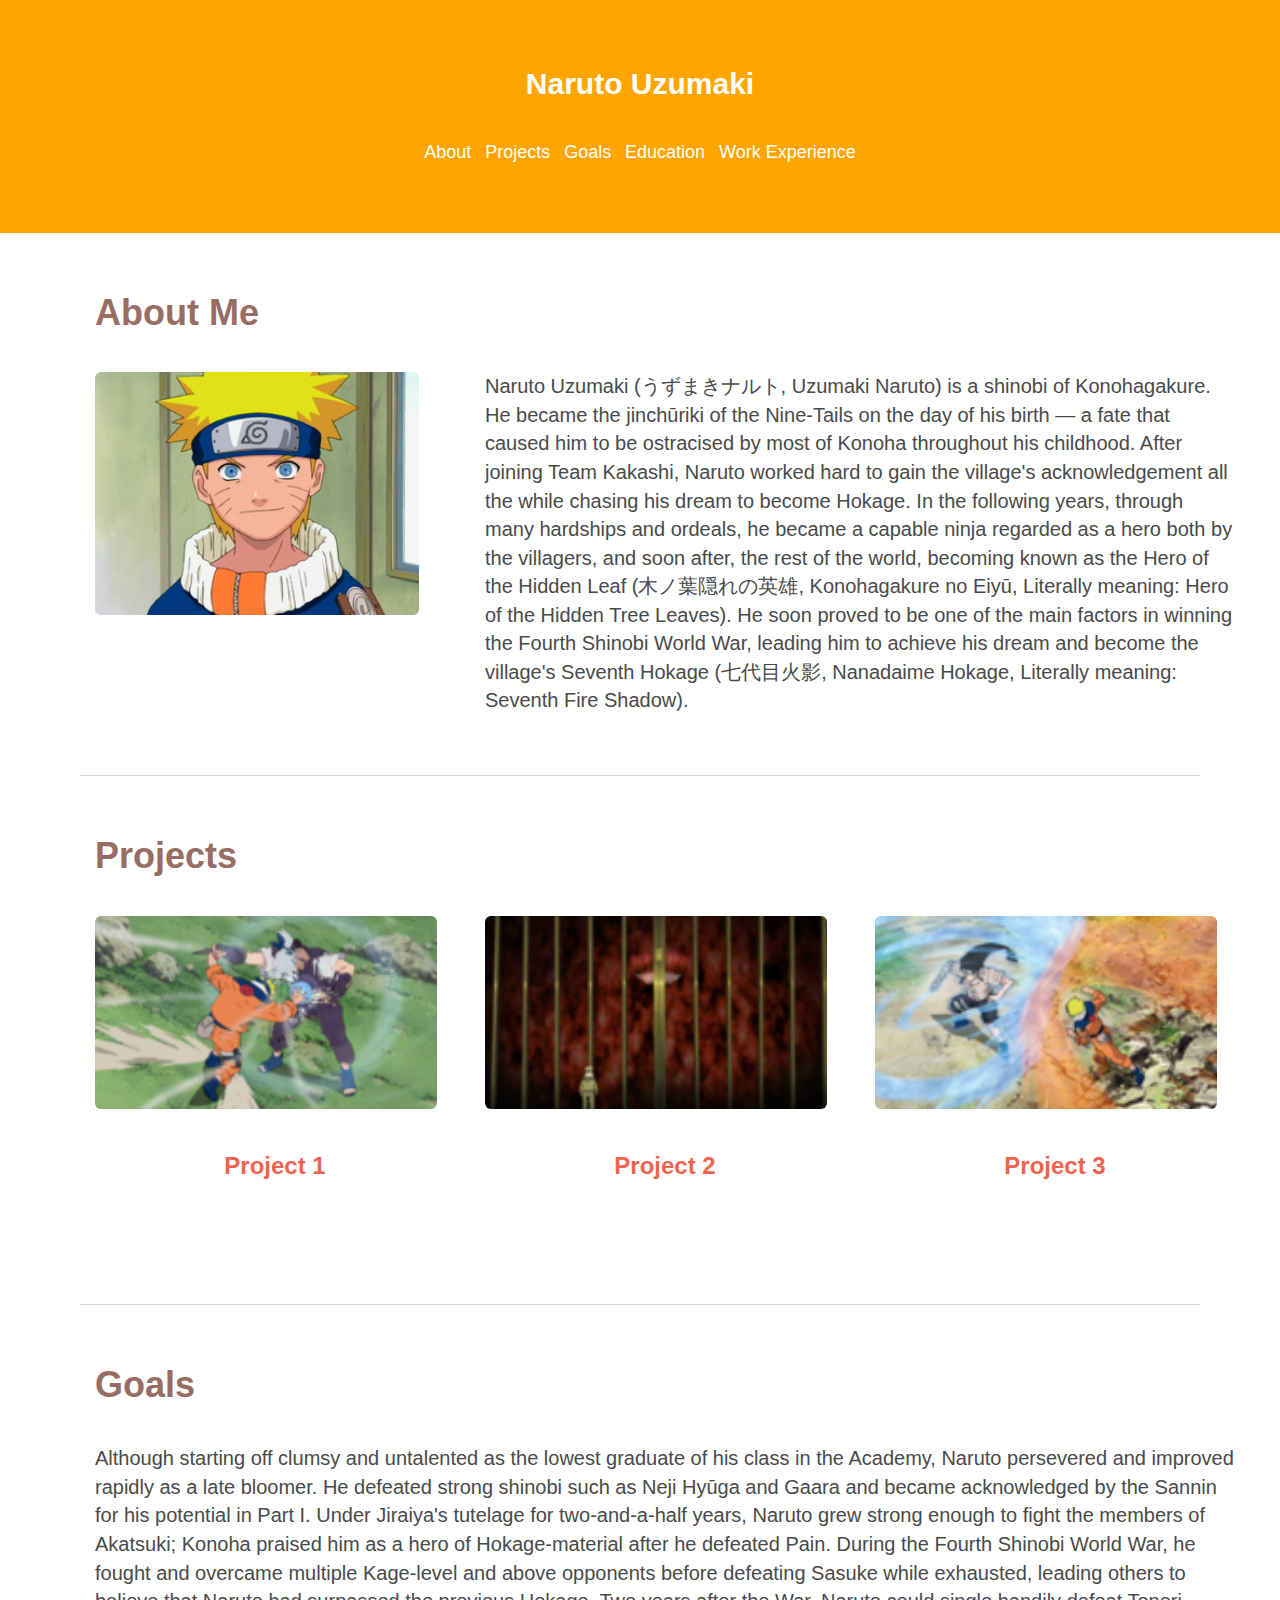
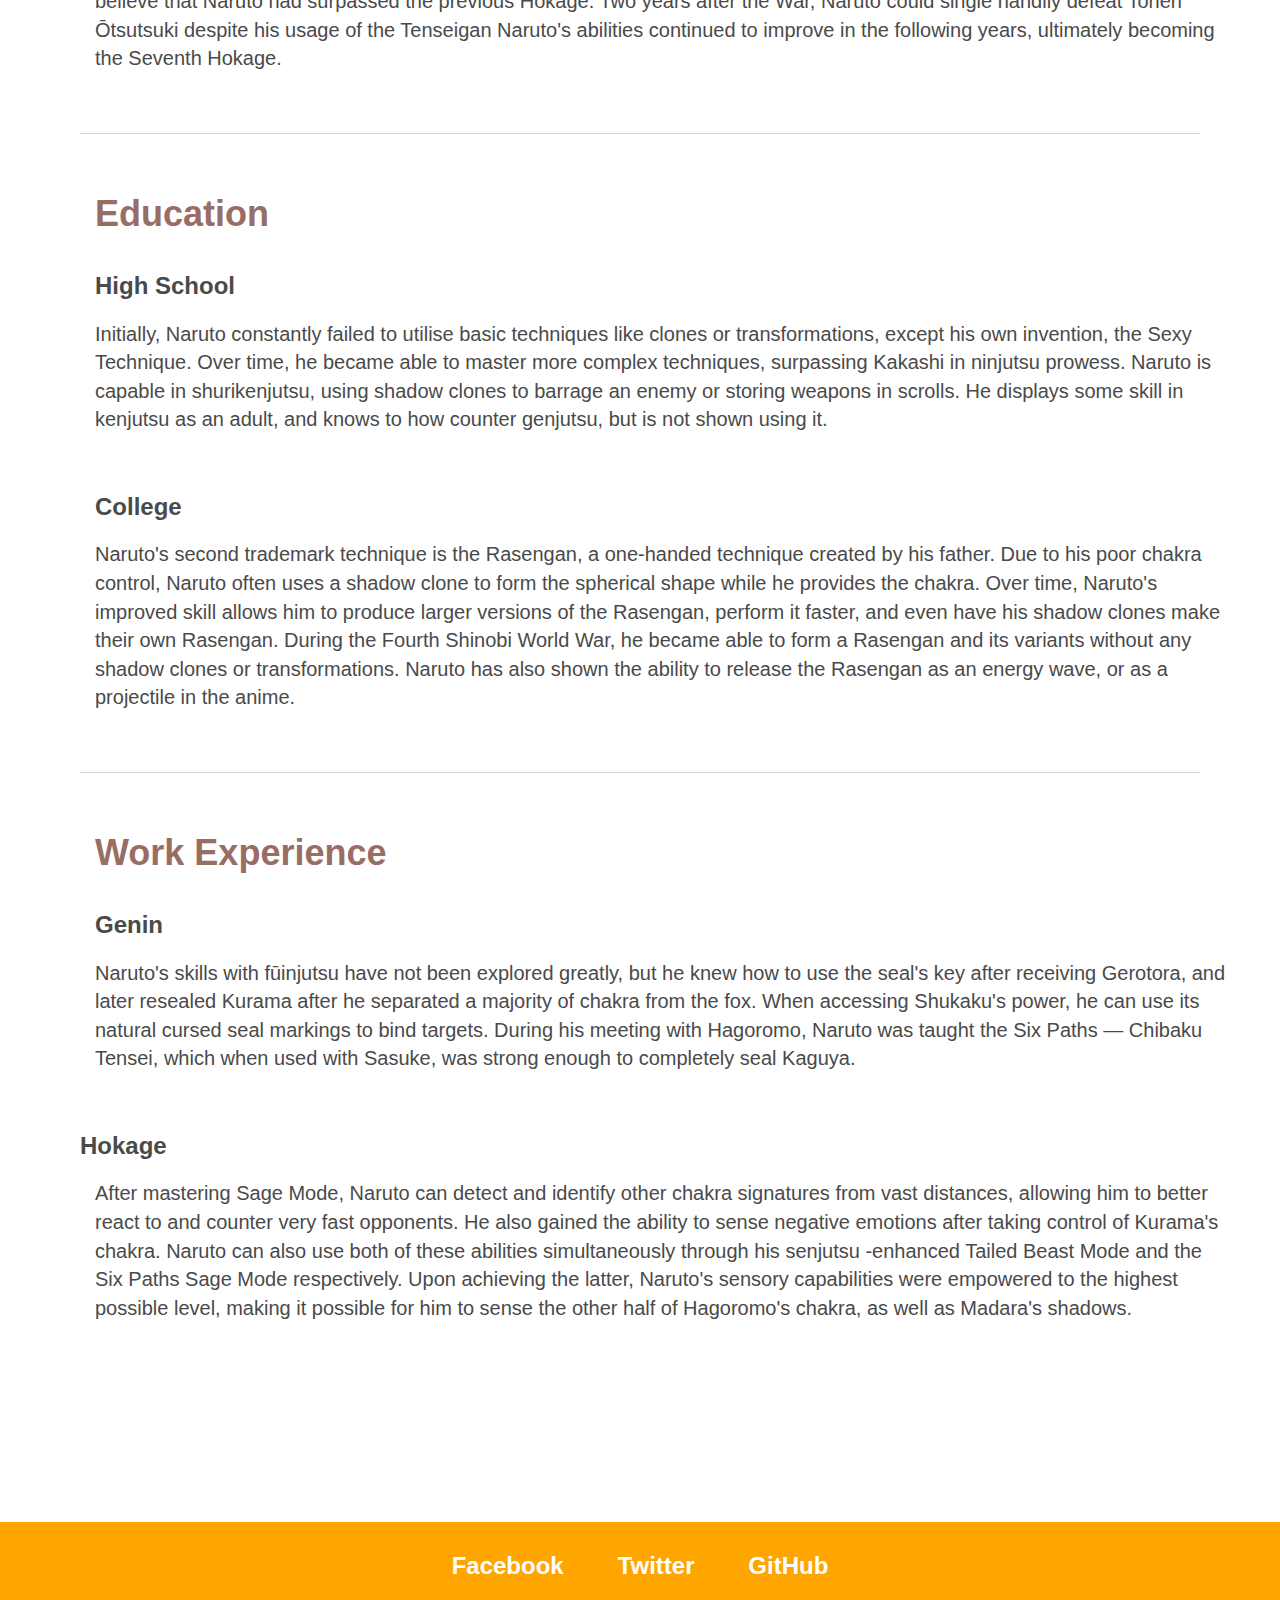
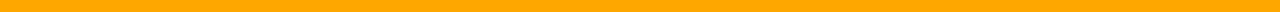
==== lab004-bootstrap.html @ ec9d488f "Updated Files" ====
<!DOCTYPE html>
<html>
  <head>
    <meta charset="utf-8">
    <meta name="viewport" content="width=device-width, initial-scale=1">
    <title>Naruto Uzumaki</title>
    <link rel="stylesheet" type="text/css" href="Assests/css/Naruto-copy-bootstrap.css">
    <link rel="stylesheet" type="text/css" href="Assests/css/bootstrap.css">
  </head>
  <body>
    <header>
      <div class="container-fluid">
        <div class="row">
            <div class="col-xs-12">
              <h2>Naruto Uzumaki</h2>
            </div>
        </div>
        <div class="row">
            <div class="col-xs-12">

                <ul>
                    <li id="about"><a href="#about">About</a></li>
                    <li class="left"><a href="#project1">Projects</a></li>
                    <li class="left"><a href="#goals">Goals</a></li>
                    <li class="left"><a href="#education">Education</a></li>
                    <li class="left" id="right"><a href="#workex">Work Experience</a></li>
                </ul>
              </div>
       </div>

      </div>

    </header>

    <main>


      <section id ="about-me">
          <div class ="container">
            <div class ="row">
              <div class ="col-xs-12">
                <h3 id="about">About Me</h3>
              </div>
            </div>
              <div class ="row">
                <div class ="col-md-4 col-xs-12">
                  <img id="young-naruto" src="Assests/Images/Naruto_newshot.png" alt="Young Naruto Uzumaki" class="img-rounded img-responsive">
                </div>

                    <p class ="col-md-8 col-xs-12">

              Naruto Uzumaki (うずまきナルト, Uzumaki Naruto) is a shinobi of Konohagakure. He became the jinchūriki
              of the Nine-Tails on the day of his birth — a fate that caused him to be ostracised by most of
              Konoha throughout his childhood. After joining Team Kakashi, Naruto worked hard to gain the village's
              acknowledgement all the while chasing his dream to become Hokage. In the following years, through
              many hardships and ordeals, he became a capable ninja regarded as a hero both by the villagers, and
              soon after, the rest of the world, becoming known as the Hero of the Hidden Leaf (木ノ葉隠れの英雄,
              Konohagakure no Eiyū, Literally meaning: Hero of the Hidden Tree Leaves). He soon proved to be one
              of the main factors in winning the Fourth Shinobi World War, leading him to achieve his dream and
              become the village's Seventh Hokage (七代目火影, Nanadaime Hokage, Literally meaning: Seventh Fire
              Shadow).

                  </p>

              </div>
        </div>



      </section>

      <section id ="projects">
        <div class ="container">
            <div class ="row">
              <div class ="col-xs-12">
                <h3 id ="project1">Projects</h3>
              </div>
            </div>

            <div class="row">
              <div class="col-md-4 col-xs-12">
                <img src="Assests/Images/Naruto_vs._Kabuto.png" alt="Naruto defeats Kabuto" class="img-rounded img-responsive">
                <p>
                    Project 1
                </p>
             </div>
              <div id = "img-margin" class ="col-md-4 col-xs-12">
                <img src="Assests/Images/Naruto_meets_Kurama.png" alt="Naruto meets the Nine Tails" class="img-rounded img-responsive">
                <p>
                    Project 2
                </p>
              </div>


              <div class="col-md-4 col-xs-12">
                  <img src="Assests/Images/Naruto_vs_Neji.png" alt="Naruto fights the Byukagan" class="img-rounded img-responsive">
                    <p>
                        Project 3
                    </p>
              </div>
          </div>
        </div>

    </section>



    <section id ="goals">
      <div class ="container">
        <div class ="row">
          <div class ="col-xs-12">
            <h3>Goals</h3>
          </div>
        </div>
        <div class ="row">
          <div class ="col-xs-12">
                <p>
            Although starting off clumsy and untalented as the lowest graduate of his class in the Academy,
            Naruto persevered and improved rapidly as a late bloomer. He defeated strong shinobi such as
            Neji Hyūga and Gaara and became acknowledged by the Sannin for his potential in Part I. Under
            Jiraiya's tutelage for two-and-a-half years, Naruto grew strong enough to fight the members of
            Akatsuki; Konoha praised him as a hero of Hokage-material after he defeated Pain. During the
            Fourth Shinobi World War, he fought and overcame multiple Kage-level and above opponents before
            defeating Sasuke while exhausted, leading others to believe that Naruto had surpassed
            the previous Hokage. Two years after the War, Naruto could single handily defeat Toneri Ōtsutsuki
            despite his usage of the Tenseigan Naruto's abilities continued to improve in the following
            years, ultimately becoming the Seventh Hokage.

              </p>
          </div>
        </div>
      </div>
    </section>

    <section id="education">
      <div class="container">
        <div class ="row">
          <div class ="col-xs-12">
              <h3 id ="workex">Education</h3>
          </div>
        </div>
        <div class ="row">
          <div class ="col-xs-12">
                <h4>High School</h4>
          </div>
        </div>
        <div class ="row">
          <div class ="col-xs-12">
                    <p class ="padding-college">
                  Initially, Naruto constantly failed to utilise basic techniques like clones or
                  transformations, except his own invention, the Sexy Technique. Over time, he
                  became able to master more complex techniques, surpassing Kakashi in ninjutsu
                  prowess. Naruto is capable in shurikenjutsu, using shadow clones to barrage an
                  enemy or storing weapons in scrolls. He displays some skill in kenjutsu as an
                  adult, and knows to how counter genjutsu, but is not shown using it.
                    </p>
          </div>
        </div>
        <div class="row">
          <div class ="col-xs-12">
                <h4>College</h4>
          </div>
        </div>
        <div class ="row">
          <div class ="col-xs-12">
                      <p>
                  Naruto's second trademark technique is the Rasengan, a one-handed technique
                  created by his father. Due to his poor chakra control, Naruto often uses a
                  shadow clone to form the spherical shape while he provides the chakra. Over
                  time, Naruto's improved skill allows him to produce larger versions of the
                  Rasengan, perform it faster, and even have his shadow clones make their own
                  Rasengan. During the Fourth Shinobi World War, he became able to form a
                  Rasengan and its variants without any shadow clones or transformations.
                  Naruto has also shown the ability to release the Rasengan as an energy wave,
                  or as a projectile in the anime.
                      </p>
          </div>
        </div>
      </div>
    </section>



    <section id ="experience">
      <div class ="container">
        <div class ="row">
          <div class="col-xs-12">
            <h3>Work Experience</h3>
          </div>
        </div>
        <div class ="row">
          <div class="col-xs-12">
              <h4>Genin</h4>
          </div>
        </div>
        <div class ="row">
          <div class="col-xs-12">
                  <p class ="padding-college">
              Naruto's skills with fūinjutsu have not been explored greatly, but he knew how to
              use the seal's key after receiving Gerotora, and later resealed Kurama after he
              separated a majority of chakra from the fox. When accessing Shukaku's power, he
              can use its natural cursed seal markings to bind targets. During his meeting
              with Hagoromo, Naruto was taught the Six Paths — Chibaku Tensei, which when used
              with Sasuke, was strong enough to completely seal Kaguya.
                  </p>
          </div>
        </div>
        <div class ="row">
          <div class-"col-xs-12">
            <h4>Hokage</h4>
          </div>
        </div>
        <div class ="row">
          <div class="col-xs-12">
              <p id ="Hokage">
                After mastering Sage Mode, Naruto can detect and identify other chakra signatures
                from vast distances, allowing him to better react to and counter very fast opponents.
                He also gained the ability to sense negative emotions after taking control of Kurama's
                chakra. Naruto can also use both of these abilities simultaneously through his senjutsu
                -enhanced Tailed Beast Mode and the Six Paths Sage Mode respectively. Upon achieving
                the latter, Naruto's sensory capabilities were empowered to the highest possible level,
                 making it possible for him to sense the other half of Hagoromo's chakra,
                 as well as Madara's shadows.
              </p>
          </div>
        </div>
      </section>
    </main>
    <footer>
      <div class="container-fluid">
        <div class ="row">
          <div class="col-xs-12">
              <ul>
                  <li><a href="https://www.facebook.com/login/">Facebook</a></li>
                  <li><a href="https://twitter.com/">Twitter</a></li>
                  <li><a href="https://github.com/">GitHub</a></li>
              </ul>
          </div>
        </div>
      </div>

    </footer>
</body>
</html>
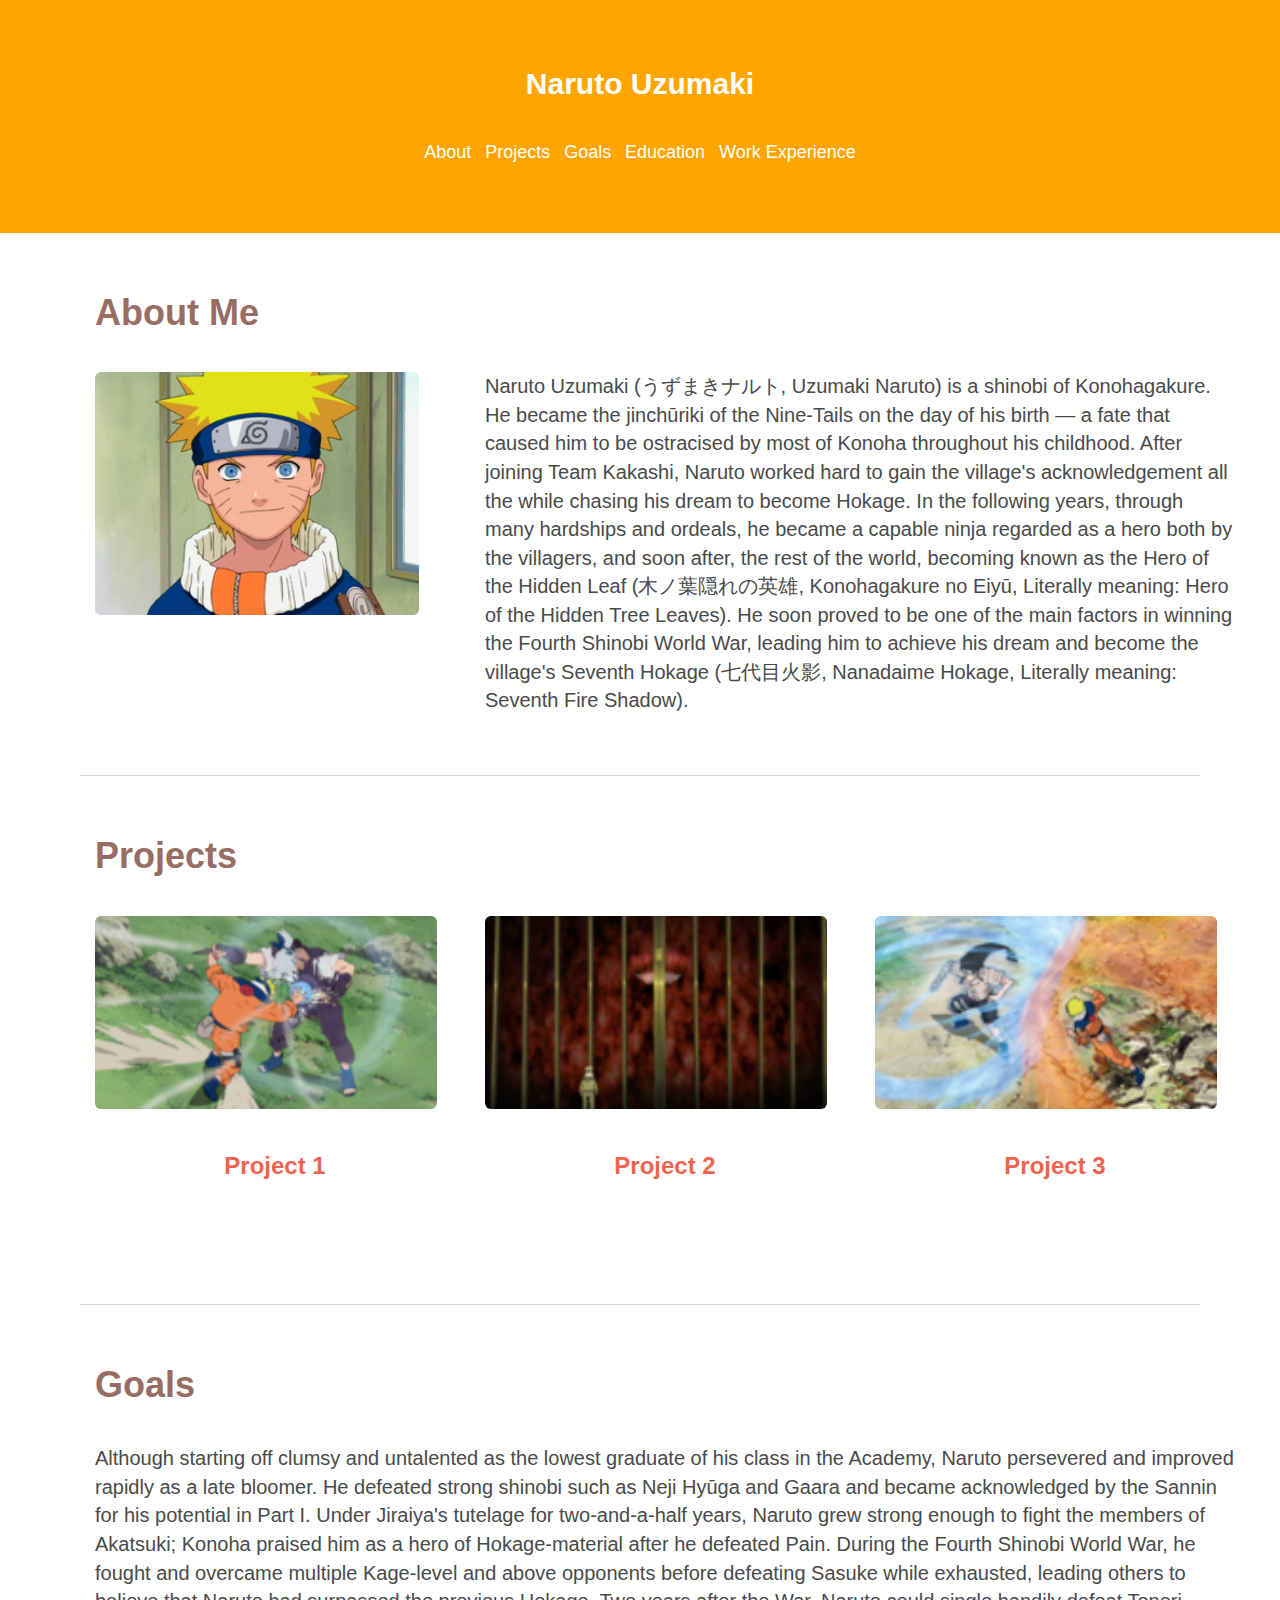
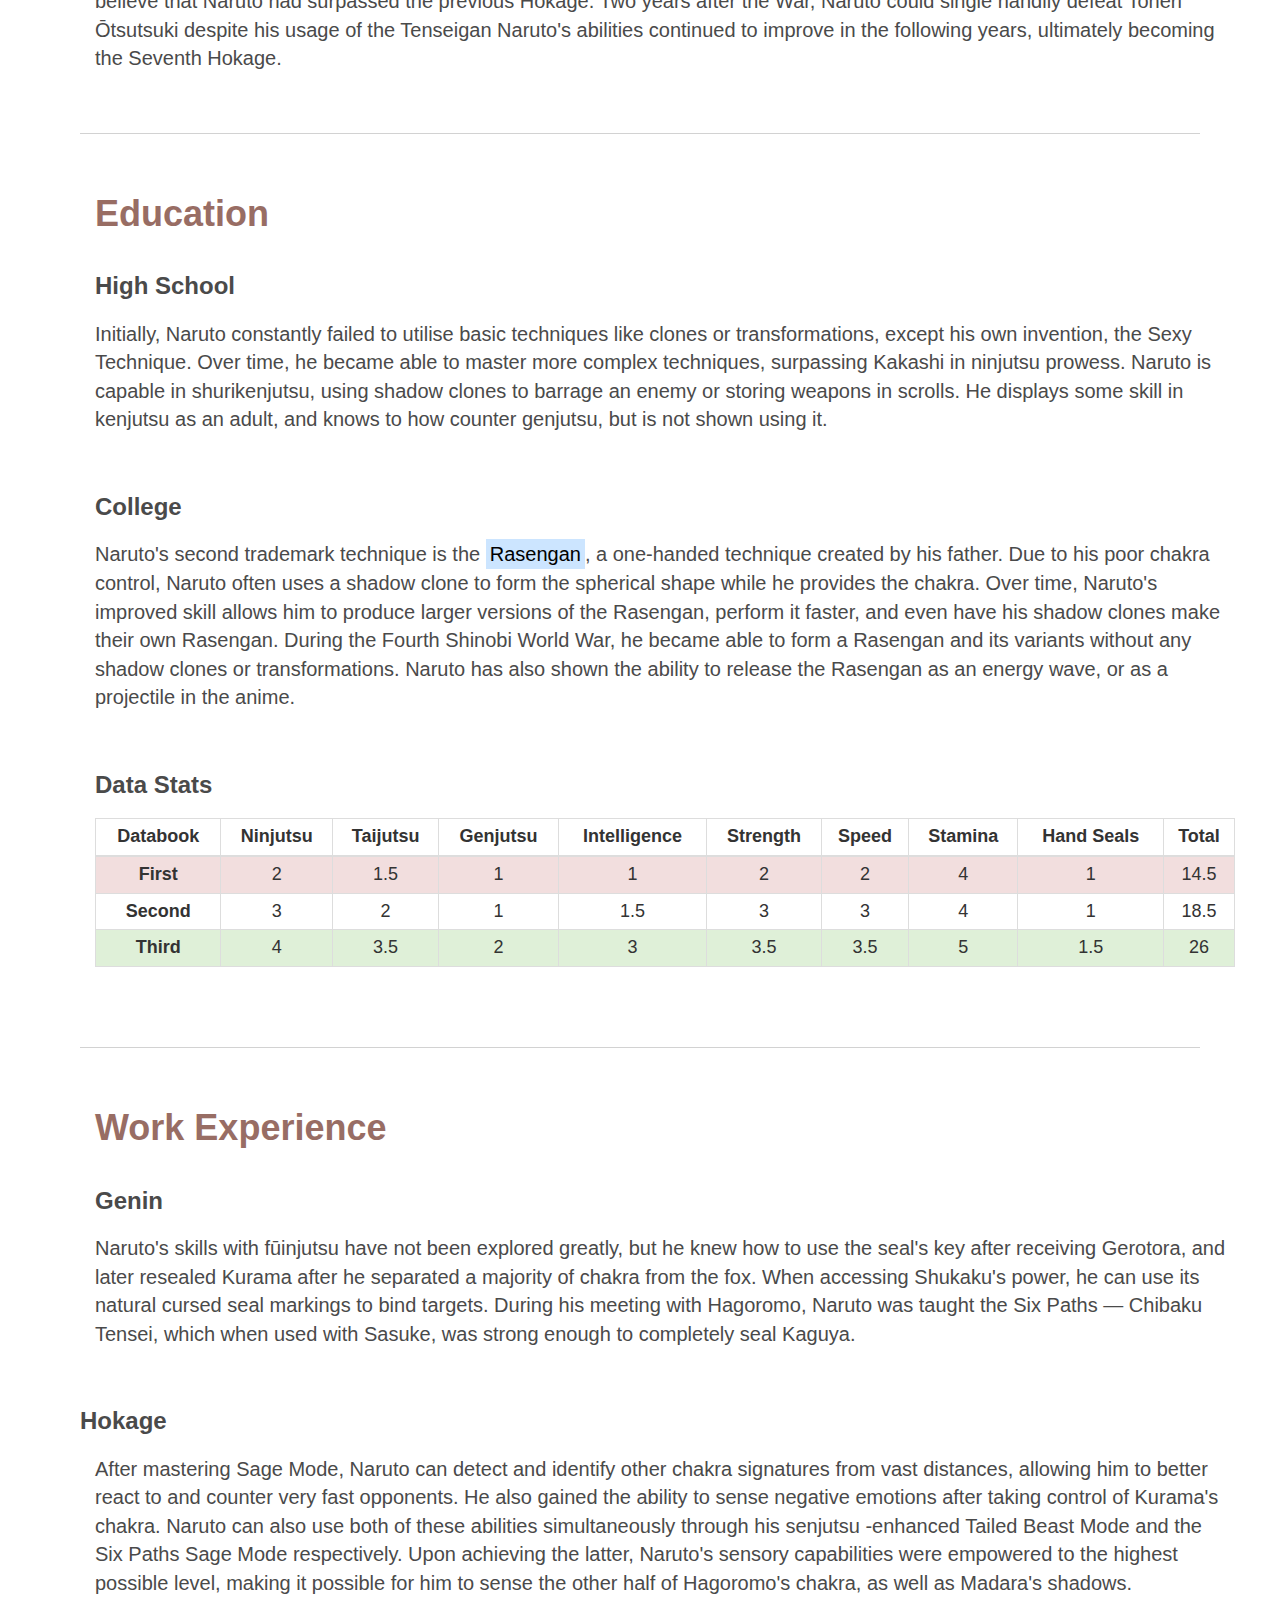
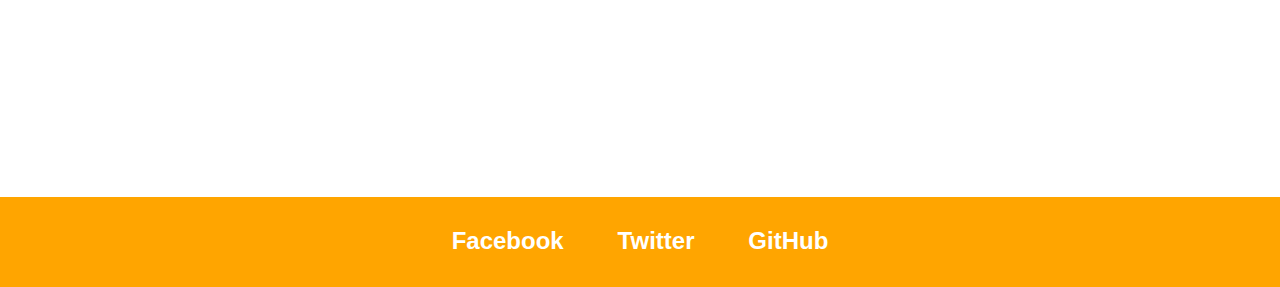
==== commit 5e222788: "Updated Website" ====
--- a/lab004-bootstrap.html
+++ b/lab004-bootstrap.html
@@ -4,8 +4,10 @@
     <meta charset="utf-8">
     <meta name="viewport" content="width=device-width, initial-scale=1">
     <title>Naruto Uzumaki</title>
+    <link rel="stylesheet" type="text/css" href="Assests/css/bootstrap.css">
     <link rel="stylesheet" type="text/css" href="Assests/css/Naruto-copy-bootstrap.css">
-    <link rel="stylesheet" type="text/css" href="Assests/css/bootstrap.css">
+    <link rel="stylesheet" type="text/css" href="Assests/css/Naruto-Media-query.css">
+
   </head>
   <body>
     <header>
@@ -164,7 +166,7 @@
         <div class ="row">
           <div class ="col-xs-12">
                       <p>
-                  Naruto's second trademark technique is the Rasengan, a one-handed technique
+                  Naruto's second trademark technique is the <mark>Rasengan</mark>, a one-handed technique
                   created by his father. Due to his poor chakra control, Naruto often uses a
                   shadow clone to form the spherical shape while he provides the chakra. Over
                   time, Naruto's improved skill allows him to produce larger versions of the
@@ -176,6 +178,69 @@
                       </p>
           </div>
         </div>
+        <div class ="row">
+            <div class ="col-xs-12">
+              <h4 id="data-pad"> Data Stats</h4>
+            </div>
+        </div>
+        <div class ="row">
+          <div class="col-xs-12 table-responsive">
+            <table class="table table-striped table-bordered table-hover table-condensed">
+                <thead>
+                  <tr>
+                    <th>Databook</th>
+                    <th>Ninjutsu</th>
+                    <th>Taijutsu</th>
+                    <th>Genjutsu</th>
+                    <th>Intelligence</th>
+                    <th>Strength</th>
+                    <th>Speed</th>
+                    <th>Stamina</th>
+                    <th>Hand Seals</th>
+                    <th>Total</th>
+                  </tr>
+                </thead>
+                <tbody>
+                  <tr class="danger">
+                    <td><strong>First</strong></td>
+                    <td>2</td>
+                    <td>1.5</td>
+                    <td>1</td>
+                    <td>1</td>
+                    <td>2</td>
+                    <td>2</td>
+                    <td>4</td>
+                    <td>1</td>
+                    <td>14.5</td>
+                  </tr>
+                  <tr>
+                    <td><strong>Second</strong></td>
+                    <td>3</td>
+                    <td>2</td>
+                    <td>1</td>
+                    <td>1.5</td>
+                    <td>3</td>
+                    <td>3</td>
+                    <td>4</td>
+                    <td>1</td>
+                    <td>18.5</td>
+                  </tr>
+                  <tr class="success">
+                    <td><strong>Third</strong></td>
+                    <td>4</td>
+                    <td>3.5</td>
+                    <td>2</td>
+                    <td>3</td>
+                    <td>3.5</td>
+                    <td>3.5</td>
+                    <td>5</td>
+                    <td>1.5</td>
+                    <td>26</td>
+                  </tr>
+                </tbody>
+              </table>
+              </div>
+            </div>
       </div>
     </section>
 
--- a/Assests/css/Naruto-Media-query.css
+++ b/Assests/css/Naruto-Media-query.css
@@ -0,0 +1,7 @@
+@media (max-width: 1000px) {
+
+  #about-me p {
+    padding-top:40px;
+  }
+
+}
